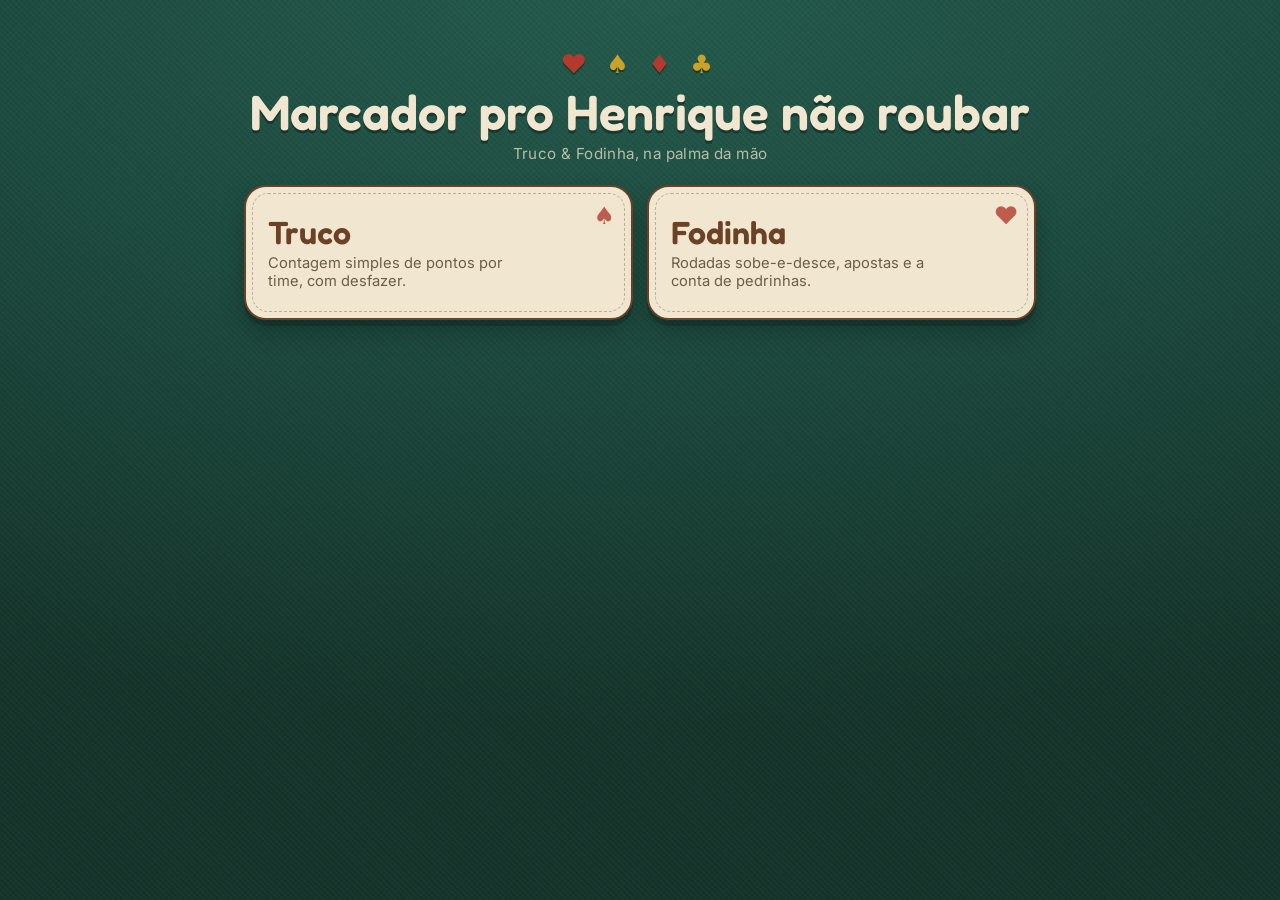
==== index.html @ ab247155 "Project created" ====
<!DOCTYPE html>
<html lang="pt-BR">
<head>
<meta charset="UTF-8">
<meta name="viewport" content="width=device-width, initial-scale=1, viewport-fit=cover">
<meta name="theme-color" content="#1C4A3E">
<meta name="description" content="Placar de mesa para Truco e Fodinha — funciona offline e salva a partida no navegador.">
<meta name="mobile-web-app-capable" content="yes">
<meta name="apple-mobile-web-app-status-bar-style" content="black-translucent">
<title>Placar de Mesa — Truco &amp; Fodinha</title>
<link rel="icon" href="data:image/svg+xml,<svg xmlns='http://www.w3.org/2000/svg' viewBox='0 0 32 32'><rect width='32' height='32' rx='7' fill='%231C4A3E'/><text y='24' x='16' font-size='20' text-anchor='middle'>%E2%99%A0</text></svg>">
<link rel="preconnect" href="https://fonts.googleapis.com">
<link rel="preconnect" href="https://fonts.gstatic.com" crossorigin>
<link rel="stylesheet" href="https://fonts.googleapis.com/css2?family=Fredoka:wght@400;500;600&family=Inter:wght@400;600;700&display=swap">
<link rel="stylesheet" href="css/style.css">
<link rel="manifest" href="manifest.webmanifest">
</head>
<body>

<main class="shell">

  <header class="marca">
    <div class="marca__naipes" aria-hidden="true">
      <span class="vermelho">&hearts;</span> &spades; <span class="vermelho">&diams;</span> &clubs;
    </div>
    <h1 class="marca__titulo">Marcador pro Henrique não roubar</h1>
    <p class="marca__sub">Truco &amp; Fodinha, na palma da mão</p>
  </header>

  <!-- Avisos de partida em andamento, montados por js/menu.js -->
  <div id="retomadas"></div>

  <nav class="menu-jogos" aria-label="Escolha o jogo">
    <a class="card-jogo" href="truco.html">
      <span class="card-jogo__selo" aria-hidden="true">&spades;</span>
      <h2 class="card-jogo__nome">Truco</h2>
      <p class="card-jogo__desc">Contagem simples de pontos por time, com desfazer.</p>
    </a>

    <a class="card-jogo" href="fodinha.html">
      <span class="card-jogo__selo" aria-hidden="true">&hearts;</span>
      <h2 class="card-jogo__nome">Fodinha</h2>
      <p class="card-jogo__desc">Rodadas sobe-e-desce, apostas e a conta de pedrinhas.</p>
    </a>
  </nav>

</main>

<script src="js/storage.js"></script>
<script src="js/ui.js"></script>
<script src="js/menu.js"></script>
</body>
</html>
---- css/style.css ----
/* ==========================================================================
   Placar de Mesa — Truco & Fodinha
   Estilos compartilhados. Mobile-first (base pensada em ~375px de largura).
   ========================================================================== */

:root {
  --feltro: #1C4A3E;
  --feltro-escuro: #143329;
  --feltro-claro: #235a4b;
  --madeira: #6B4226;
  --madeira-escura: #4a2d1a;
  --marfim: #F1E6D0;
  --marfim-sombra: #ddcdb0;
  --vermelho: #B23A2E;
  --vermelho-escuro: #8c2c22;
  --dourado: #C9A227;
  --dourado-escuro: #9c7c17;
  --pedra: #8A8D91;
  --pedra-escura: #63666a;

  --tinta: #2a2118;          /* texto sobre marfim */
  --tinta-suave: #6b5d4b;

  --raio: 16px;
  --raio-g: 22px;
  --toque: 52px;             /* área mínima de toque */

  --fonte-display: "Fredoka", "Bagel Fat One", "Trebuchet MS", "Segoe UI", system-ui, sans-serif;
  --fonte-corpo: "Inter", "Work Sans", "Segoe UI", system-ui, -apple-system, sans-serif;

  --sombra-carta: 0 6px 0 rgba(0, 0, 0, .18), 0 12px 24px rgba(0, 0, 0, .22);
}

*,
*::before,
*::after { box-sizing: border-box; }

html { -webkit-text-size-adjust: 100%; }

body {
  margin: 0;
  min-height: 100dvh;
  font-family: var(--fonte-corpo);
  color: var(--marfim);
  background-color: var(--feltro);
  /* textura de feltro: trama fina + vinheta, sem cara de gradiente de dashboard */
  background-image:
    repeating-linear-gradient(45deg, rgba(255, 255, 255, .022) 0 2px, transparent 2px 4px),
    repeating-linear-gradient(-45deg, rgba(0, 0, 0, .035) 0 2px, transparent 2px 4px),
    radial-gradient(120% 80% at 50% 0%, var(--feltro-claro) 0%, var(--feltro) 45%, var(--feltro-escuro) 100%);
  background-attachment: fixed;
  -webkit-tap-highlight-color: transparent;
}

/* Layout base ------------------------------------------------------------ */

.shell {
  width: 100%;
  max-width: 560px;
  margin: 0 auto;
  padding: 14px 14px calc(20px + env(safe-area-inset-bottom));
}

.shell--com-barra { padding-bottom: calc(112px + env(safe-area-inset-bottom)); }

.topo {
  display: flex;
  align-items: center;
  gap: 10px;
  padding: 6px 0 14px;
}

.topo__titulo {
  font-family: var(--fonte-display);
  font-size: 1.5rem;
  font-weight: 600;
  margin: 0;
  flex: 1;
  letter-spacing: .3px;
  text-shadow: 0 2px 0 rgba(0, 0, 0, .3);
}

/* Cabeçalho da home ------------------------------------------------------ */

.marca {
  text-align: center;
  padding: 28px 0 22px;
}

.marca__naipes {
  font-size: 1.6rem;
  letter-spacing: 6px;
  color: var(--dourado);
  text-shadow: 0 2px 0 rgba(0, 0, 0, .35);
}

.marca__naipes .vermelho { color: var(--vermelho); }

.marca__titulo {
  font-family: var(--fonte-display);
  font-size: clamp(2.2rem, 12vw, 3.1rem);
  line-height: 1.02;
  margin: 8px 0 6px;
  font-weight: 600;
  text-shadow: 0 3px 0 rgba(0, 0, 0, .32);
}

.marca__sub {
  margin: 0;
  color: rgba(241, 230, 208, .72);
  font-size: .95rem;
  letter-spacing: .4px;
}

/* Painéis (cartas) ------------------------------------------------------- */

.painel {
  background: var(--marfim);
  color: var(--tinta);
  border-radius: var(--raio-g);
  border: 2px solid var(--madeira);
  box-shadow: var(--sombra-carta);
  padding: 16px;
  margin-bottom: 14px;
}

.painel__titulo {
  font-family: var(--fonte-display);
  font-size: 1.15rem;
  font-weight: 600;
  margin: 0 0 12px;
  color: var(--madeira);
}

.painel__nota {
  margin: 8px 0 0;
  font-size: .85rem;
  color: var(--tinta-suave);
  line-height: 1.45;
}

/* Cards do menu ---------------------------------------------------------- */

.menu-jogos {
  display: grid;
  gap: 14px;
  grid-template-columns: 1fr;
}

.card-jogo {
  display: block;
  text-decoration: none;
  background: var(--marfim);
  color: var(--tinta);
  border: 2px solid var(--madeira);
  border-radius: var(--raio-g);
  box-shadow: var(--sombra-carta);
  padding: 20px 18px;
  position: relative;
  overflow: hidden;
  transition: transform .12s ease, box-shadow .12s ease;
}

.card-jogo::after {
  content: "";
  position: absolute;
  inset: 6px;
  border: 1.5px dashed rgba(107, 66, 38, .35);
  border-radius: 16px;
  pointer-events: none;
}

.card-jogo:active {
  transform: translateY(4px);
  box-shadow: 0 2px 0 rgba(0, 0, 0, .18), 0 6px 12px rgba(0, 0, 0, .2);
}

.card-jogo__nome {
  font-family: var(--fonte-display);
  font-size: 2rem;
  font-weight: 600;
  color: var(--madeira);
  margin: 0 0 4px;
  line-height: 1.1;
}

.card-jogo__desc {
  margin: 0;
  font-size: .92rem;
  color: var(--tinta-suave);
  max-width: 30ch;
}

.card-jogo__selo {
  position: absolute;
  top: 14px;
  right: 16px;
  font-size: 1.5rem;
  color: var(--vermelho);
  opacity: .8;
}

/* Botões ----------------------------------------------------------------- */

.btn {
  font-family: var(--fonte-corpo);
  font-size: 1rem;
  font-weight: 600;
  min-height: var(--toque);
  padding: 12px 18px;
  border-radius: 14px;
  border: none;
  cursor: pointer;
  /* tom levemente mais escuro que o marfim: destaca o botão dentro do painel */
  background: #e3d3b4;
  color: var(--tinta);
  box-shadow: 0 4px 0 #bfa981;
  transition: transform .08s ease, box-shadow .08s ease, filter .12s ease;
  touch-action: manipulation;
  line-height: 1.2;
}

.btn:active {
  transform: translateY(3px);
  box-shadow: 0 1px 0 #bfa981;
}

.btn:disabled {
  opacity: .45;
  cursor: not-allowed;
  transform: none;
  box-shadow: 0 4px 0 #bfa981;
}

.btn--principal {
  background: var(--dourado);
  color: #33270a;
  box-shadow: 0 4px 0 var(--dourado-escuro);
}
.btn--principal:active { box-shadow: 0 1px 0 var(--dourado-escuro); }
.btn--principal:disabled { box-shadow: 0 4px 0 var(--dourado-escuro); }

.btn--perigo {
  background: var(--vermelho);
  color: #fff;
  box-shadow: 0 4px 0 var(--vermelho-escuro);
}
.btn--perigo:active { box-shadow: 0 1px 0 var(--vermelho-escuro); }

.btn--madeira {
  background: var(--madeira);
  color: var(--marfim);
  box-shadow: 0 4px 0 var(--madeira-escura);
}
.btn--madeira:active { box-shadow: 0 1px 0 var(--madeira-escura); }

.btn--fantasma {
  background: rgba(241, 230, 208, .12);
  color: var(--marfim);
  box-shadow: 0 4px 0 rgba(0, 0, 0, .22);
  border: 1.5px solid rgba(241, 230, 208, .4);
}
.btn--fantasma:active { box-shadow: 0 1px 0 rgba(0, 0, 0, .22); }

.btn--bloco { width: 100%; }

.btn--pequeno {
  min-height: 44px;
  padding: 8px 14px;
  font-size: .9rem;
  border-radius: 12px;
}

.btn-voltar {
  display: inline-flex;
  align-items: center;
  justify-content: center;
  width: 46px;
  height: 46px;
  border-radius: 50%;
  border: 1.5px solid rgba(241, 230, 208, .4);
  background: rgba(241, 230, 208, .12);
  color: var(--marfim);
  font-size: 1.3rem;
  text-decoration: none;
  cursor: pointer;
  flex: none;
}

.btn-voltar:active { background: rgba(241, 230, 208, .25); }

/* Barra fixa inferior (alcance do polegar) -------------------------------- */

.barra-acoes {
  position: fixed;
  left: 0;
  right: 0;
  bottom: 0;
  z-index: 20;
  padding: 10px 14px calc(10px + env(safe-area-inset-bottom));
  background: linear-gradient(to top, var(--feltro-escuro) 62%, rgba(20, 51, 41, 0));
}

.barra-acoes__interno {
  width: 100%;
  max-width: 560px;
  margin: 0 auto;
  display: flex;
  gap: 8px;
}

.barra-acoes .btn { flex: 1; }
.barra-acoes .btn--largo { flex: 2; }

/* Formulários ------------------------------------------------------------ */

.campo { margin-bottom: 12px; }

.campo__rotulo {
  display: block;
  font-size: .85rem;
  font-weight: 600;
  color: var(--madeira);
  margin-bottom: 6px;
  letter-spacing: .2px;
}

.entrada {
  width: 100%;
  min-height: var(--toque);
  padding: 12px 14px;
  font-family: var(--fonte-corpo);
  font-size: 1.05rem;
  color: var(--tinta);
  background: #fffaf0;
  border: 2px solid rgba(107, 66, 38, .35);
  border-radius: 12px;
  outline: none;
}

.entrada:focus {
  border-color: var(--madeira);
  box-shadow: 0 0 0 3px rgba(201, 162, 39, .35);
}

.entrada--numero {
  text-align: center;
  font-variant-numeric: tabular-nums;
  font-weight: 700;
}

/* remove as setinhas do input number (usamos os steppers) */
.entrada--numero::-webkit-outer-spin-button,
.entrada--numero::-webkit-inner-spin-button {
  -webkit-appearance: none;
  margin: 0;
}
.entrada--numero { -moz-appearance: textfield; appearance: textfield; }

.lista-nomes {
  display: grid;
  gap: 10px;
  margin-bottom: 14px;
}

.linha-nome {
  display: flex;
  align-items: center;
  gap: 10px;
}

.linha-nome__num {
  flex: none;
  width: 34px;
  height: 34px;
  border-radius: 50%;
  background: var(--madeira);
  color: var(--marfim);
  display: grid;
  place-items: center;
  font-weight: 700;
  font-size: .9rem;
}

.contador-qtd {
  display: flex;
  align-items: center;
  gap: 10px;
}

.contador-qtd .entrada { flex: 1; }

.btn-redondo {
  flex: none;
  width: var(--toque);
  height: var(--toque);
  border-radius: 50%;
  border: none;
  background: var(--madeira);
  color: var(--marfim);
  font-size: 1.5rem;
  font-weight: 700;
  line-height: 1;
  cursor: pointer;
  box-shadow: 0 4px 0 var(--madeira-escura);
  touch-action: manipulation;
  display: grid;
  place-items: center;
}

.btn-redondo:active { transform: translateY(3px); box-shadow: 0 1px 0 var(--madeira-escura); }
.btn-redondo:disabled { opacity: .4; cursor: not-allowed; transform: none; }

/* Truco: painel de time -------------------------------------------------- */

.time {
  background: var(--marfim);
  border: 2px solid var(--madeira);
  border-radius: var(--raio-g);
  box-shadow: var(--sombra-carta);
  padding: 14px;
  margin-bottom: 12px;
  color: var(--tinta);
}

.time__cabecalho {
  display: flex;
  align-items: center;
  gap: 12px;
  margin-bottom: 8px;
}

.time__nome {
  font-family: var(--fonte-display);
  font-size: 1.35rem;
  font-weight: 600;
  color: var(--madeira);
  margin: 0;
  flex: 1;
  overflow-wrap: anywhere;
}

.time__pontos {
  font-family: var(--fonte-display);
  font-size: 3.6rem;
  line-height: .9;
  font-variant-numeric: tabular-nums;
  font-weight: 600;
  color: var(--tinta);
  min-width: 2.2ch;
  text-align: right;
}

.time--lider .time__pontos { color: var(--dourado-escuro); }

.time--lider .time__nome::after {
  content: " ♛";
  color: var(--dourado);
}

.time__fichas {
  display: grid;
  grid-template-columns: repeat(3, 1fr);
  gap: 8px;
}

.ficha {
  font-family: var(--fonte-display);
  font-size: 1.35rem;
  font-weight: 600;
  min-height: 58px;
  border: none;
  border-radius: 14px;
  background: var(--feltro);
  color: var(--marfim);
  box-shadow: 0 4px 0 var(--feltro-escuro);
  cursor: pointer;
  touch-action: manipulation;
}

.ficha:active { transform: translateY(3px); box-shadow: 0 1px 0 var(--feltro-escuro); }

.time__secundarios {
  display: grid;
  grid-template-columns: 1fr 1fr;
  gap: 8px;
  margin-top: 8px;
}

.btn-sec {
  min-height: 46px;
  border: 1.5px solid rgba(107, 66, 38, .4);
  border-radius: 12px;
  background: rgba(107, 66, 38, .08);
  color: var(--madeira);
  font-family: var(--fonte-corpo);
  font-size: .95rem;
  font-weight: 600;
  cursor: pointer;
  touch-action: manipulation;
}

.btn-sec:active { background: rgba(107, 66, 38, .2); }

/* Abas ------------------------------------------------------------------- */

.abas {
  display: grid;
  grid-auto-flow: column;
  gap: 6px;
  padding: 5px;
  background: rgba(0, 0, 0, .22);
  border-radius: 16px;
  margin-bottom: 14px;
}

.aba {
  min-height: 46px;
  border: none;
  border-radius: 12px;
  background: transparent;
  color: rgba(241, 230, 208, .72);
  font-family: var(--fonte-corpo);
  font-size: .95rem;
  font-weight: 600;
  cursor: pointer;
  touch-action: manipulation;
}

.aba[aria-selected="true"] {
  background: var(--marfim);
  color: var(--madeira);
  box-shadow: 0 2px 6px rgba(0, 0, 0, .25);
}

/* Fodinha: cabeçalho da rodada ------------------------------------------- */

.rodada-topo {
  background: var(--madeira);
  border: 2px solid var(--madeira-escura);
  border-radius: var(--raio-g);
  padding: 14px 16px;
  margin-bottom: 14px;
  display: flex;
  align-items: center;
  gap: 12px;
  box-shadow: var(--sombra-carta);
}

.rodada-topo__info { flex: 1; }

.rodada-topo__rotulo {
  font-size: .78rem;
  text-transform: uppercase;
  letter-spacing: 1.2px;
  color: rgba(241, 230, 208, .7);
  margin: 0 0 2px;
}

.rodada-topo__cartas {
  font-family: var(--fonte-display);
  font-size: 1.75rem;
  font-weight: 600;
  color: var(--marfim);
  margin: 0;
  line-height: 1.1;
}

.rodada-topo__dir {
  font-size: .8rem;
  color: var(--dourado);
  margin: 2px 0 0;
  letter-spacing: .3px;
}

/* Fodinha: linha de jogador na rodada ------------------------------------ */

.jogada {
  background: var(--marfim);
  border: 2px solid var(--madeira);
  border-radius: var(--raio);
  padding: 12px;
  margin-bottom: 10px;
  box-shadow: 0 4px 0 rgba(0, 0, 0, .16);
  color: var(--tinta);
}

.jogada__topo {
  display: flex;
  align-items: baseline;
  gap: 8px;
  margin-bottom: 10px;
}

.jogada__nome {
  font-family: var(--fonte-display);
  font-size: 1.2rem;
  font-weight: 600;
  color: var(--madeira);
  flex: 1;
  overflow-wrap: anywhere;
}

.jogada__pedrinhas-mini {
  font-size: .8rem;
  color: var(--tinta-suave);
  font-variant-numeric: tabular-nums;
  white-space: nowrap;
}

.jogada__campos {
  display: grid;
  grid-template-columns: 1fr 1fr;
  gap: 10px;
}

.stepper__rotulo {
  display: block;
  font-size: .75rem;
  font-weight: 700;
  text-transform: uppercase;
  letter-spacing: .6px;
  color: var(--tinta-suave);
  margin-bottom: 5px;
  text-align: center;
}

.stepper__controles {
  display: flex;
  align-items: center;
  gap: 4px;
}

.stepper__btn {
  flex: none;
  width: 44px;
  height: 48px;
  border-radius: 12px;
  border: none;
  background: rgba(107, 66, 38, .14);
  color: var(--madeira);
  font-size: 1.4rem;
  font-weight: 700;
  line-height: 1;
  cursor: pointer;
  touch-action: manipulation;
}

.stepper__btn:active { background: rgba(107, 66, 38, .3); }
.stepper__btn:disabled { opacity: .35; cursor: not-allowed; }

.stepper__valor {
  flex: 1;
  min-width: 0;
  height: 48px;
  padding: 0 2px;
  text-align: center;
  font-family: var(--fonte-display);
  font-size: 1.5rem;
  font-weight: 600;
  font-variant-numeric: tabular-nums;
  color: var(--tinta);
  background: #fffaf0;
  border: 2px solid rgba(107, 66, 38, .35);
  border-radius: 12px;
  outline: none;
}

/* no modal de correção o input aparece sozinho, sem os botões − / + */
.stepper > .stepper__valor { width: 100%; }

.stepper__valor:focus {
  border-color: var(--madeira);
  box-shadow: 0 0 0 3px rgba(201, 162, 39, .35);
}

.stepper__valor::-webkit-outer-spin-button,
.stepper__valor::-webkit-inner-spin-button { -webkit-appearance: none; margin: 0; }
.stepper__valor { -moz-appearance: textfield; appearance: textfield; }

.jogada--bateu { border-color: var(--dourado); }
.jogada--errou { border-color: var(--vermelho); }

.jogada__aviso {
  margin: 8px 0 0;
  font-size: .82rem;
  font-weight: 600;
}

.jogada__aviso--errou { color: var(--vermelho); }
.jogada__aviso--bateu { color: var(--dourado-escuro); }

.aviso-soma {
  margin: 0 0 12px;
  padding: 10px 12px;
  border-radius: 12px;
  background: rgba(178, 58, 46, .16);
  border: 1.5px solid var(--vermelho);
  color: #ffe3de;
  font-size: .88rem;
  line-height: 1.4;
}

.aviso-soma--ok {
  background: rgba(201, 162, 39, .14);
  border-color: var(--dourado);
  color: #f7e9bf;
}

/* Pedrinhas -------------------------------------------------------------- */

.pedrinha {
  width: 32px;
  height: 28px;
  flex: none;
  display: block;
}

/* variação leve de tamanho: fileira de pedra não é fileira de bolinha igual */
.pedrinhas__pilha .pedrinha:nth-child(2n) { width: 29px; height: 25px; }
.pedrinhas__pilha .pedrinha:nth-child(3n) { width: 33px; height: 29px; }

.pedrinha__corpo { fill: var(--pedra); }
.pedrinha__base { fill: var(--pedra-escura); }
.pedrinha__sombra { fill: rgba(0, 0, 0, .18); }
.pedrinha__pinta { fill: rgba(0, 0, 0, .13); }
.pedrinha__brilho { fill: none; stroke: rgba(255, 255, 255, .5); stroke-width: 1.4; stroke-linecap: round; }

/* carinhas */
.pedrinha__olho { fill: #2f3235; }
.pedrinha__boca,
.pedrinha__traco {
  fill: none;
  stroke: #2f3235;
  stroke-width: 1.15;
  stroke-linecap: round;
  stroke-linejoin: round;
}

.pedrinhas {
  display: flex;
  flex-wrap: wrap;
  align-items: center;
  gap: 4px 10px;
  min-height: 24px;
}

.pedrinhas__pilha {
  display: flex;
  align-items: flex-end;
}

.pedrinhas__pilha .pedrinha:not(:first-child) { margin-left: -2px; }
.pedrinhas__pilha .pedrinha:nth-child(2n) { margin-bottom: -2px; }

.pedrinhas__vazio {
  font-size: .85rem;
  color: var(--tinta-suave);
  font-style: italic;
}

.pedrinhas__total {
  font-family: var(--fonte-display);
  font-size: 1.2rem;
  font-weight: 600;
  color: var(--pedra-escura);
  font-variant-numeric: tabular-nums;
  margin-left: 2px;
}

.pedrinha--nova { animation: cai-pedrinha .42s cubic-bezier(.34, 1.4, .64, 1) backwards; }

@keyframes cai-pedrinha {
  0%   { transform: translateY(-16px) rotate(-14deg); opacity: 0; }
  70%  { transform: translateY(2px) rotate(3deg); opacity: 1; }
  100% { transform: translateY(0) rotate(0); opacity: 1; }
}

/* Ranking ---------------------------------------------------------------- */

.ranking { display: grid; gap: 10px; }

.rank {
  display: flex;
  align-items: center;
  gap: 12px;
  background: var(--marfim);
  border: 2px solid var(--madeira);
  border-radius: var(--raio);
  box-shadow: 0 4px 0 rgba(0, 0, 0, .16);
  padding: 12px;
  color: var(--tinta);
}

.rank__pos {
  flex: none;
  width: 32px;
  height: 32px;
  border-radius: 50%;
  display: grid;
  place-items: center;
  background: rgba(107, 66, 38, .14);
  color: var(--madeira);
  font-weight: 700;
  font-size: .9rem;
  font-variant-numeric: tabular-nums;
}

.rank__corpo { flex: 1; min-width: 0; }

.rank__nome {
  font-family: var(--fonte-display);
  font-size: 1.25rem;
  font-weight: 600;
  color: var(--madeira);
  margin: 0 0 6px;
  display: flex;
  align-items: center;
  gap: 6px;
  overflow-wrap: anywhere;
}

.rank--lider { border-color: var(--dourado); }
.rank--lider .rank__pos { background: var(--dourado); color: #33270a; }
.rank--lider .rank__nome { color: var(--dourado-escuro); }

.rank__coroa { color: var(--dourado); font-size: 1.1rem; }

/* Histórico -------------------------------------------------------------- */

.historico { display: grid; gap: 10px; }

.rodada-item {
  width: 100%;
  text-align: left;
  background: var(--marfim);
  border: 2px solid var(--madeira);
  border-radius: var(--raio);
  box-shadow: 0 4px 0 rgba(0, 0, 0, .16);
  padding: 12px;
  color: var(--tinta);
  font-family: var(--fonte-corpo);
  cursor: pointer;
  display: flex;
  align-items: center;
  gap: 12px;
  touch-action: manipulation;
}

.rodada-item:active { transform: translateY(2px); box-shadow: 0 2px 0 rgba(0, 0, 0, .16); }

.rodada-item__selo {
  flex: none;
  width: 44px;
  height: 56px;
  border-radius: 8px;
  background: var(--feltro);
  color: var(--marfim);
  display: grid;
  place-items: center;
  font-family: var(--fonte-display);
  font-size: 1.4rem;
  font-weight: 600;
  border: 2px solid var(--madeira-escura);
}

.rodada-item__info { flex: 1; min-width: 0; display: block; }

.rodada-item__titulo {
  display: block;
  font-weight: 700;
  font-size: 1rem;
  margin: 0 0 3px;
}

.rodada-item__resumo {
  display: block;
  margin: 0;
  font-size: .85rem;
  color: var(--tinta-suave);
  line-height: 1.4;
  overflow-wrap: anywhere;
}

.rodada-item__seta { color: var(--madeira); font-size: 1.3rem; flex: none; }

/* Estado vazio ----------------------------------------------------------- */

.vazio {
  text-align: center;
  padding: 26px 16px;
  color: rgba(241, 230, 208, .72);
  font-size: .95rem;
  line-height: 1.5;
  border: 2px dashed rgba(241, 230, 208, .28);
  border-radius: var(--raio-g);
}

.vazio__icone { font-size: 2rem; display: block; margin-bottom: 8px; opacity: .8; }

/* Aviso de partida salva (home) ------------------------------------------ */

.retomar {
  position: relative;
  background: var(--marfim);
  border: 2px solid var(--dourado);
  border-radius: var(--raio-g);
  padding: 14px;
  margin-bottom: 16px;
  color: var(--tinta);
  box-shadow: var(--sombra-carta);
}

.retomar--saindo {
  opacity: 0;
  transform: scale(.97);
  transition: opacity .18s ease, transform .18s ease;
}

.retomar__titulo {
  font-family: var(--fonte-display);
  font-size: 1.1rem;
  color: var(--madeira);
  margin: 0 44px 4px 0;   /* espaço pro X */
}

/* X pra dispensar o aviso sem mexer na partida salva */
.retomar__fechar {
  position: absolute;
  top: 6px;
  right: 6px;
  width: 40px;
  height: 40px;
  display: grid;
  place-items: center;
  border: none;
  border-radius: 50%;
  background: transparent;
  color: var(--madeira);
  font-size: 1.35rem;
  line-height: 1;
  cursor: pointer;
  touch-action: manipulation;
}

.retomar__fechar:active { background: rgba(107, 66, 38, .18); }

.retomar__texto {
  margin: 0 0 12px;
  font-size: .9rem;
  color: var(--tinta-suave);
  line-height: 1.45;
}

.retomar__acoes { display: flex; gap: 8px; }
.retomar__acoes .btn { flex: 1; }

/* Modal ------------------------------------------------------------------ */

.modal-fundo {
  position: fixed;
  inset: 0;
  z-index: 50;
  background: rgba(10, 26, 21, .72);
  display: flex;
  align-items: flex-end;
  justify-content: center;
  padding: 16px;
  padding-bottom: calc(16px + env(safe-area-inset-bottom));
  animation: fade-modal .18s ease;
}

@keyframes fade-modal { from { opacity: 0; } to { opacity: 1; } }

.modal {
  width: 100%;
  max-width: 460px;
  background: var(--marfim);
  color: var(--tinta);
  border: 2px solid var(--madeira);
  border-radius: var(--raio-g);
  box-shadow: 0 -6px 30px rgba(0, 0, 0, .4);
  padding: 18px;
  animation: sobe-modal .22s cubic-bezier(.3, 1.1, .5, 1);
  max-height: 86dvh;
  overflow-y: auto;
}

@keyframes sobe-modal { from { transform: translateY(24px); opacity: 0; } to { transform: none; opacity: 1; } }

.modal__titulo {
  font-family: var(--fonte-display);
  font-size: 1.3rem;
  font-weight: 600;
  color: var(--madeira);
  margin: 0 0 8px;
}

.modal__texto {
  margin: 0 0 16px;
  font-size: .95rem;
  line-height: 1.5;
  color: var(--tinta-suave);
}

.modal__acoes { display: flex; gap: 8px; }
.modal__acoes .btn { flex: 1; }

.modal__corpo { margin-bottom: 16px; }

/* Toast ------------------------------------------------------------------ */

.toast {
  position: fixed;
  left: 50%;
  bottom: calc(96px + env(safe-area-inset-bottom));
  transform: translateX(-50%);
  z-index: 60;
  background: var(--madeira);
  color: var(--marfim);
  border: 1.5px solid var(--madeira-escura);
  border-radius: 999px;
  padding: 11px 20px;
  font-size: .9rem;
  font-weight: 600;
  box-shadow: 0 6px 18px rgba(0, 0, 0, .35);
  max-width: calc(100% - 32px);
  text-align: center;
  animation: toast-entra .2s ease;
}

@keyframes toast-entra { from { opacity: 0; transform: translate(-50%, 12px); } to { opacity: 1; transform: translate(-50%, 0); } }

.toast--saindo { opacity: 0; transition: opacity .25s ease; }

/* Utilitários ------------------------------------------------------------ */

.oculto { display: none !important; }

.sr-only {
  position: absolute;
  width: 1px; height: 1px;
  padding: 0; margin: -1px;
  overflow: hidden;
  clip: rect(0 0 0 0);
  white-space: nowrap;
  border: 0;
}

.pilha-8 { display: grid; gap: 8px; }
.pilha-12 { display: grid; gap: 12px; }

/* Foco visível para navegação por teclado */
:where(button, a, input, [tabindex]):focus-visible {
  outline: 3px solid var(--dourado);
  outline-offset: 2px;
}

/* Telas maiores ---------------------------------------------------------- */

@media (min-width: 620px) {
  .shell { max-width: 700px; padding-top: 20px; }
  .barra-acoes__interno { max-width: 700px; }
  .menu-jogos { grid-template-columns: 1fr 1fr; }
  .card-jogo { padding: 28px 22px; }
  .time__pontos { font-size: 4.2rem; }
}

@media (min-width: 900px) {
  .shell { max-width: 820px; }
  .barra-acoes__interno { max-width: 820px; }
}

/* Acessibilidade: reduzir movimento --------------------------------------- */

@media (prefers-reduced-motion: reduce) {
  *,
  *::before,
  *::after {
    animation-duration: .001ms !important;
    animation-iteration-count: 1 !important;
    transition-duration: .001ms !important;
  }
  .btn:active, .ficha:active, .btn-redondo:active, .card-jogo:active { transform: none; }
}
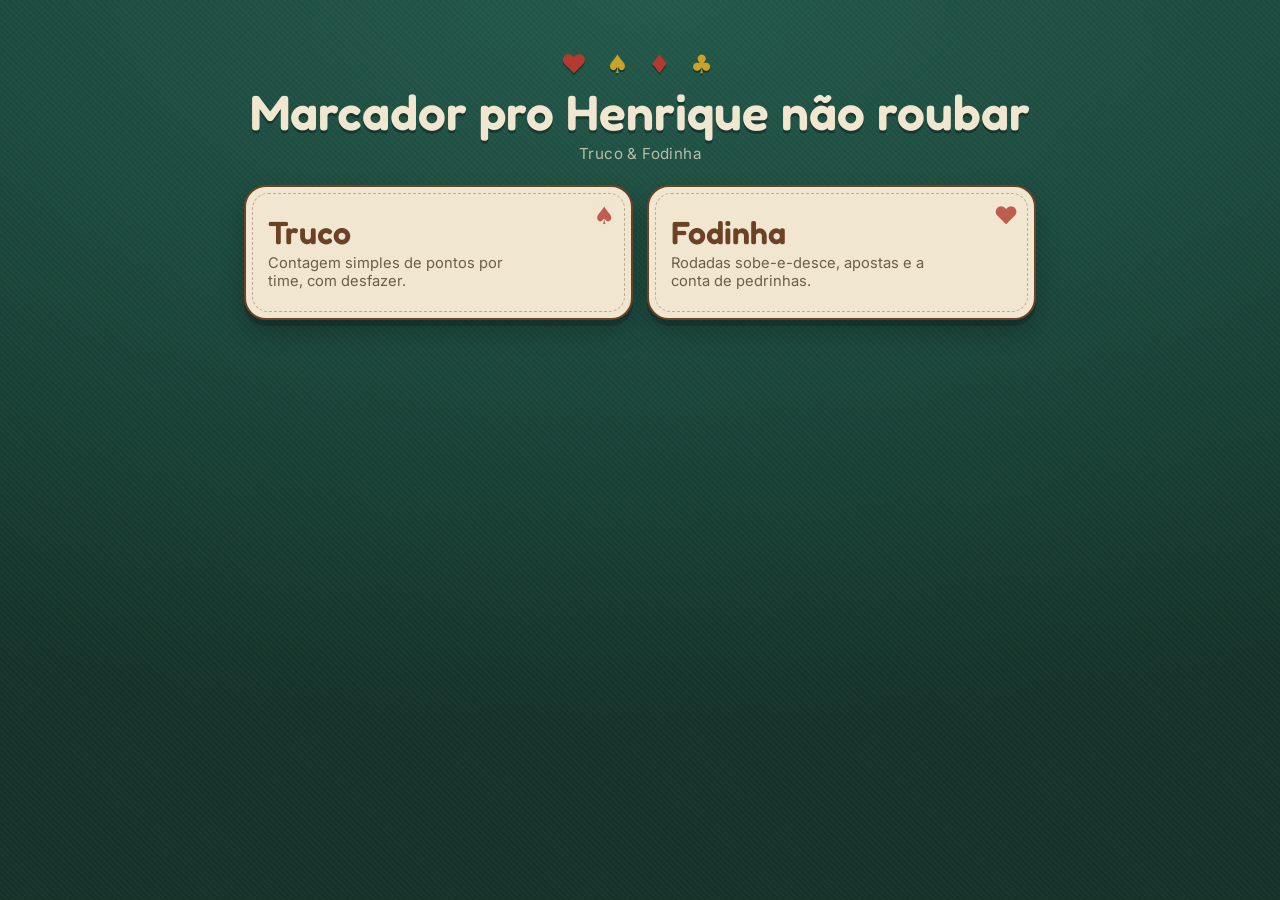
==== commit 4e12c25a: "Ajuste de termos" ====
--- a/index.html
+++ b/index.html
@@ -24,7 +24,7 @@
       <span class="vermelho">&hearts;</span> &spades; <span class="vermelho">&diams;</span> &clubs;
     </div>
     <h1 class="marca__titulo">Marcador pro Henrique não roubar</h1>
-    <p class="marca__sub">Truco &amp; Fodinha, na palma da mão</p>
+    <p class="marca__sub">Truco &amp; Fodinha</p>
   </header>
 
   <!-- Avisos de partida em andamento, montados por js/menu.js -->
